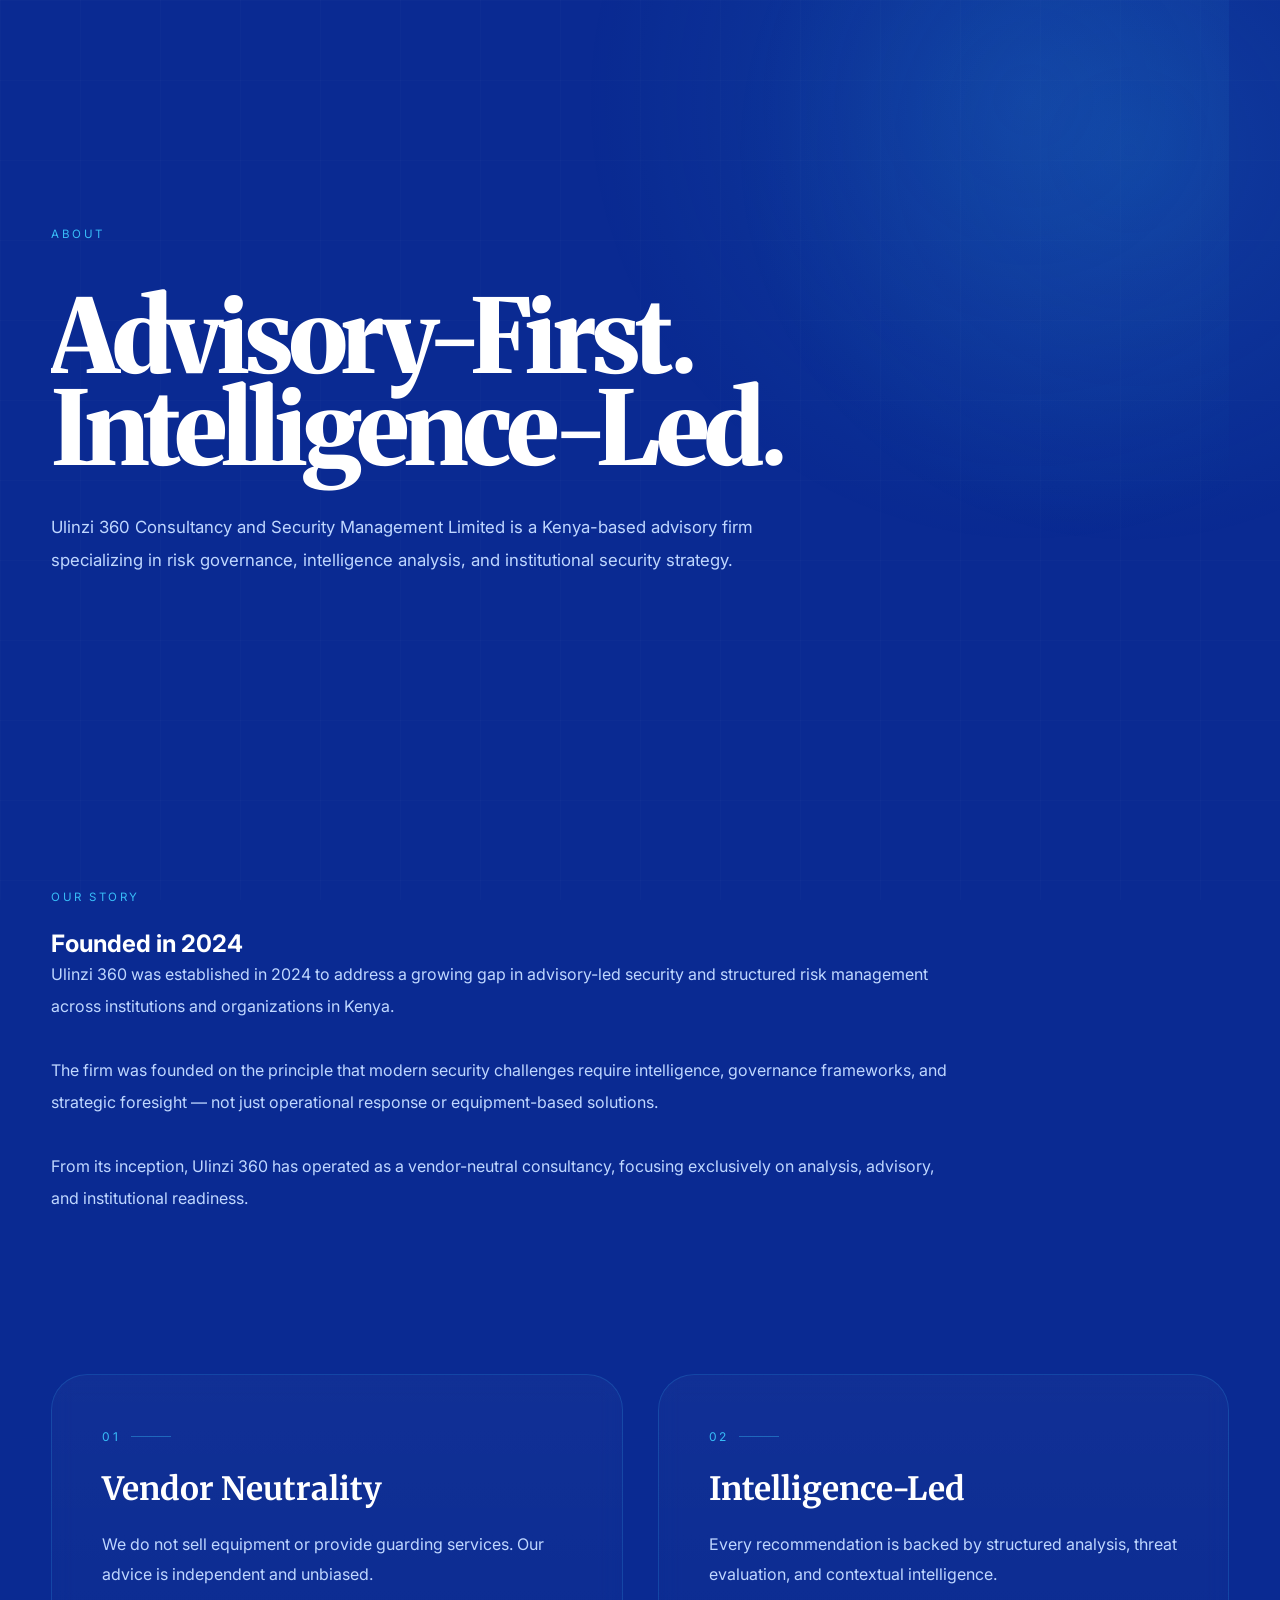
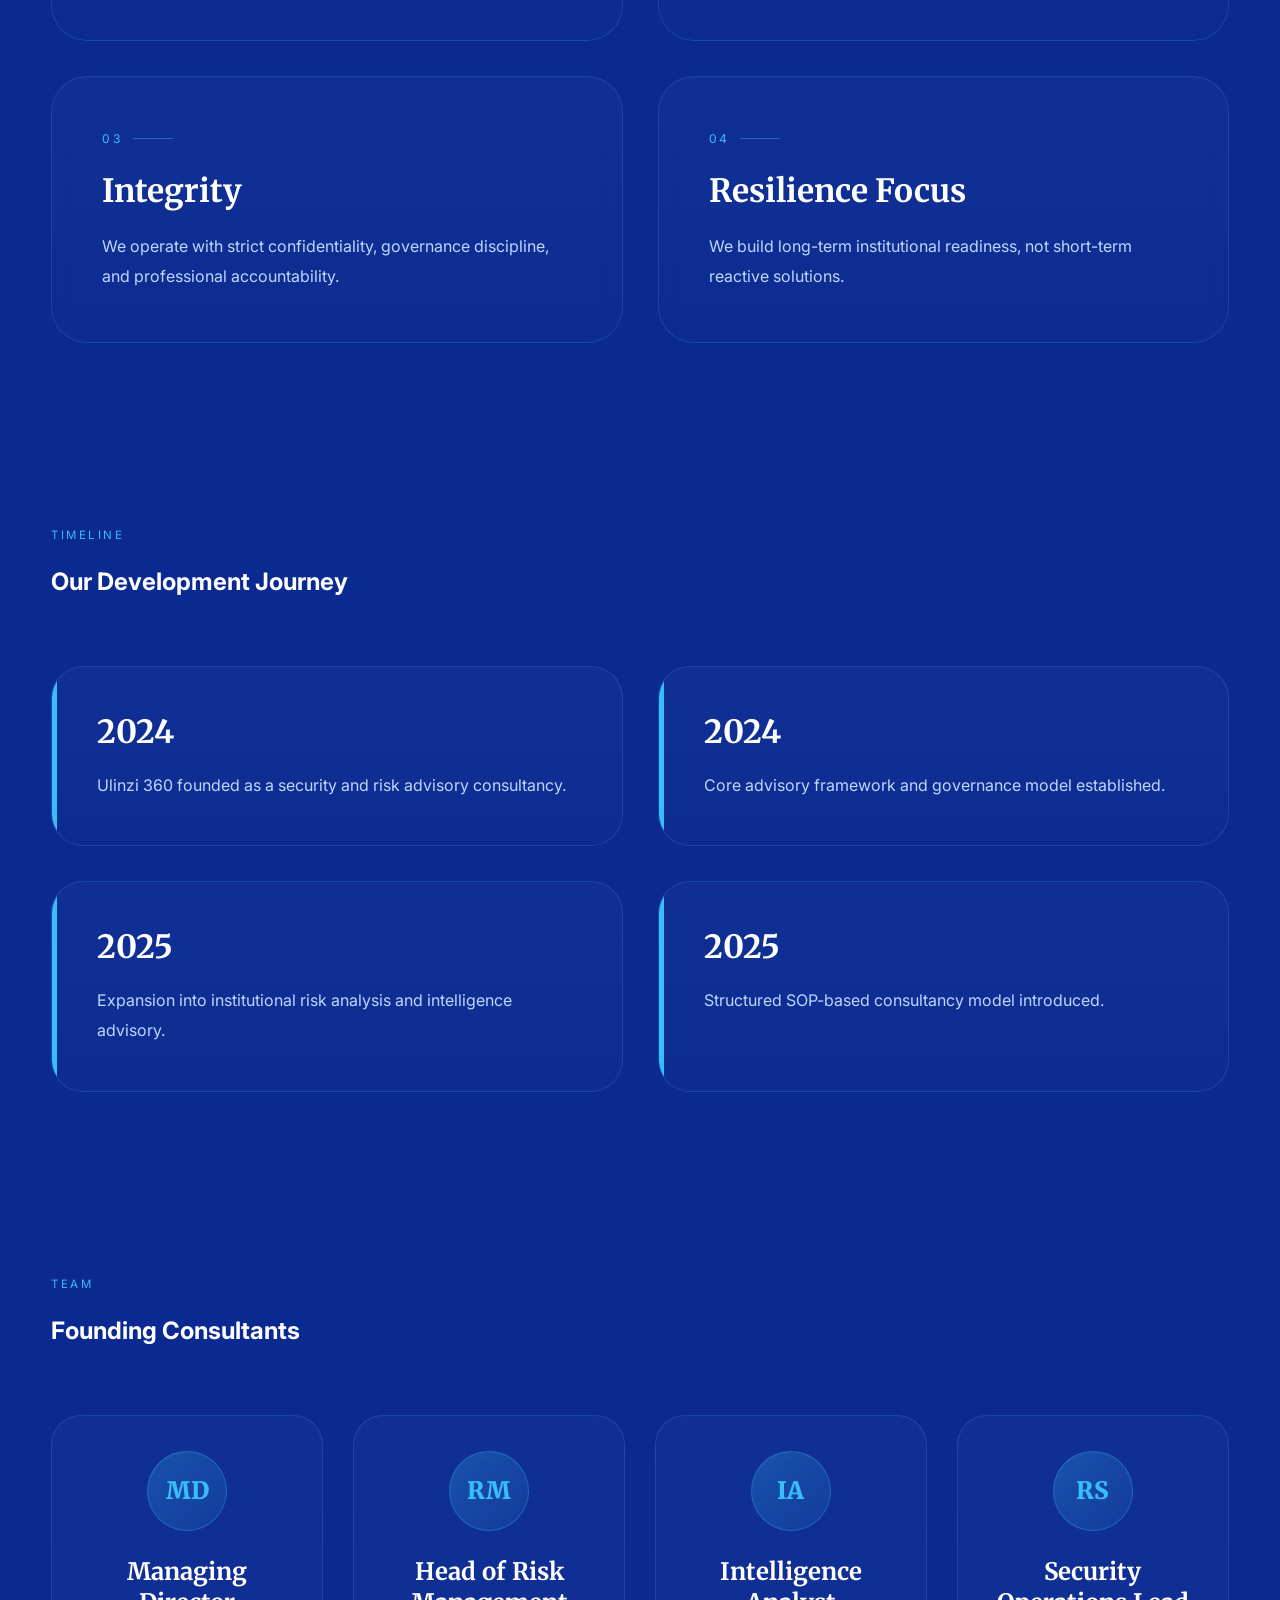
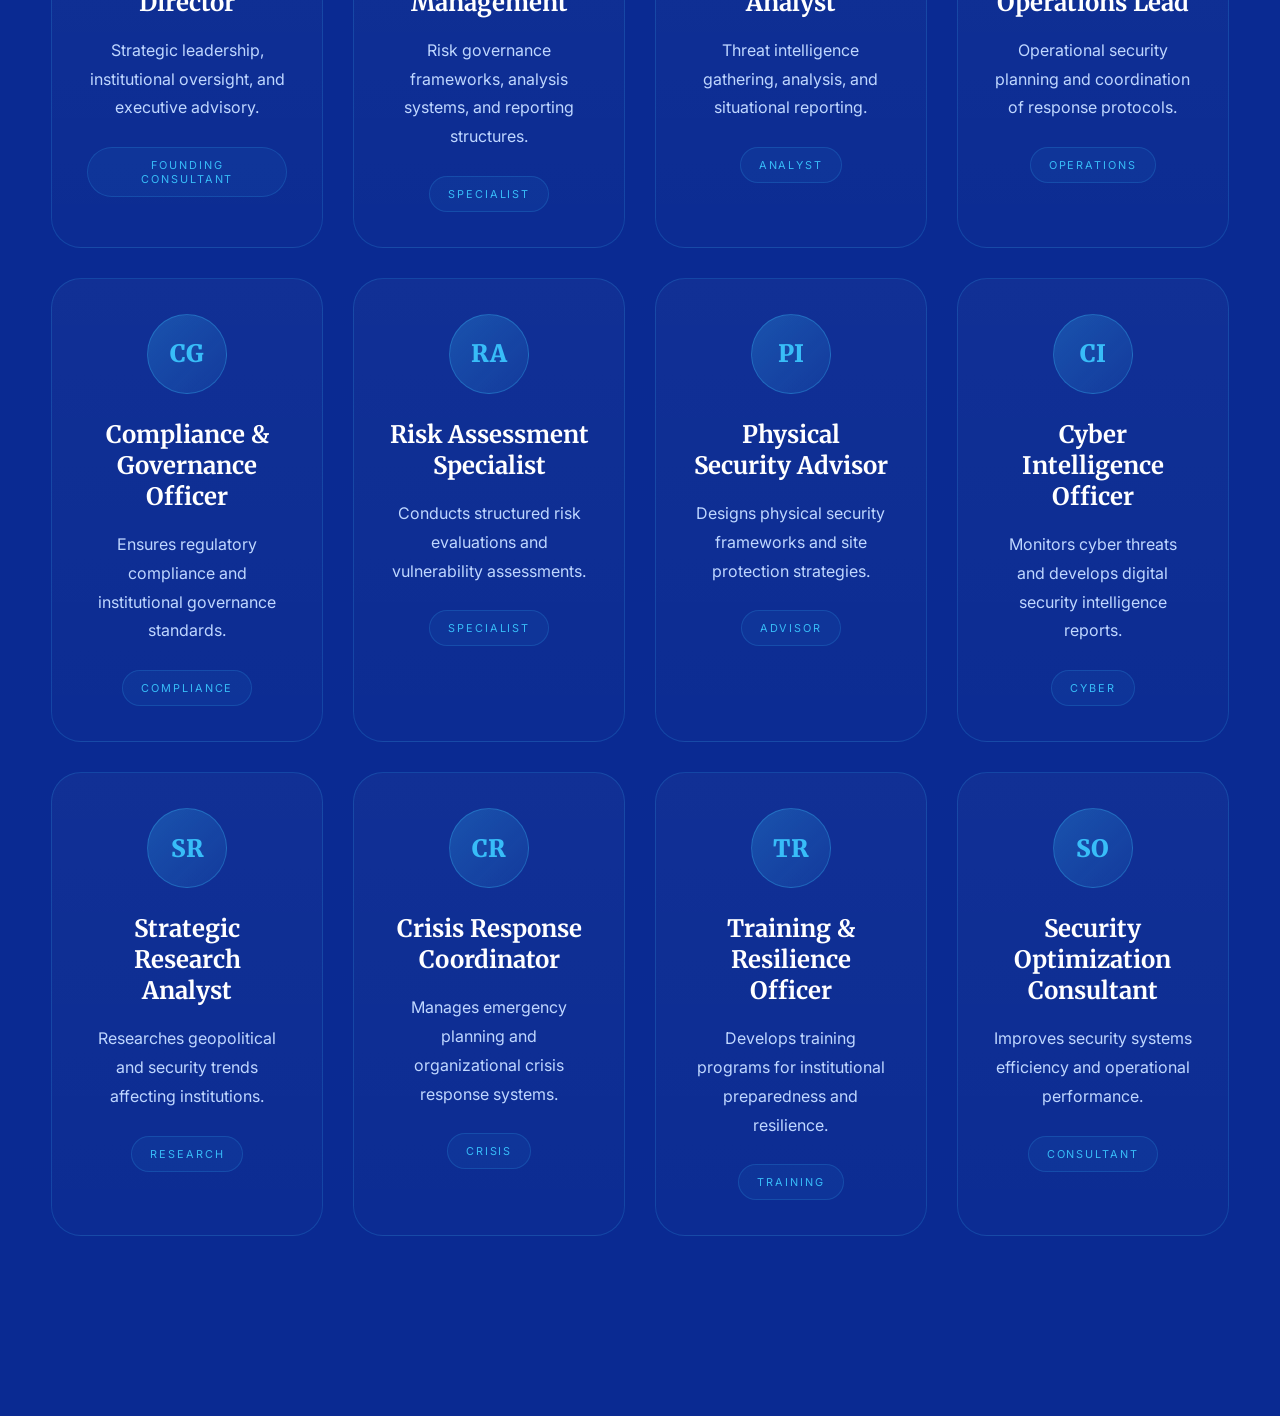
==== about.html @ ad2f38b0 "update" ====
<!DOCTYPE html>
<html lang="en">
<head>
  <meta charset="UTF-8">
  <meta name="viewport" content="width=device-width, initial-scale=1.0">

  <title>About | Ulinzi 360</title>

 <!-- FONTS -->
<link rel="preconnect" href="https://fonts.googleapis.com">
<link rel="preconnect" href="https://fonts.gstatic.com" crossorigin>

<link
  href="https://fonts.googleapis.com/css2?family=Inter:wght@400;500;600;700;800&family=Merriweather:wght@700;900&display=swap"
  rel="stylesheet"
/>

 <link rel="stylesheet" href="css/style.css">
<link rel="stylesheet" href="css/about.css">
</head>

<body>

<!-- NAV (same as homepage) -->
<div id="header"></div>



<main>

<!-- HERO -->
<section class="page-hero container">
  <span class="section-label">ABOUT</span>

  <h1>
    Advisory-First. <br>
    Intelligence-Led.
  </h1>

  <p>
    Ulinzi 360 Consultancy and Security Management Limited is a Kenya-based advisory firm
    specializing in risk governance, intelligence analysis, and institutional security strategy.
  </p>
</section>

<!-- STORY -->
<section class="about-story container">

  <div class="section-top">
    <span class="section-label">OUR STORY</span>
    <h2>Founded in 2024</h2>
  </div>

  <p>
    Ulinzi 360 was established in 2024 to address a growing gap in advisory-led security and
    structured risk management across institutions and organizations in Kenya.
    <br><br>
    The firm was founded on the principle that modern security challenges require intelligence,
    governance frameworks, and strategic foresight — not just operational response or equipment-based solutions.
    <br><br>
    From its inception, Ulinzi 360 has operated as a vendor-neutral consultancy, focusing exclusively on
    analysis, advisory, and institutional readiness.
  </p>

</section>

<!-- PRINCIPLES -->
<section class="about-grid container">

  <article class="about-card">
    <span class="about-number">01</span>
    <h3>Vendor Neutrality</h3>
    <p>We do not sell equipment or provide guarding services. Our advice is independent and unbiased.</p>
  </article>

  <article class="about-card">
    <span class="about-number">02</span>
    <h3>Intelligence-Led</h3>
    <p>Every recommendation is backed by structured analysis, threat evaluation, and contextual intelligence.</p>
  </article>

  <article class="about-card">
    <span class="about-number">03</span>
    <h3>Integrity</h3>
    <p>We operate with strict confidentiality, governance discipline, and professional accountability.</p>
  </article>

  <article class="about-card">
    <span class="about-number">04</span>
    <h3>Resilience Focus</h3>
    <p>We build long-term institutional readiness, not short-term reactive solutions.</p>
  </article>

</section>

<!-- TIMELINE -->
<section class="timeline container">

  <div class="section-top">
    <span class="section-label">TIMELINE</span>
    <h2>Our Development Journey</h2>
  </div>

  <div class="timeline-grid">

    <div class="timeline-item">
      <h3>2024</h3>
      <p>Ulinzi 360 founded as a security and risk advisory consultancy.</p>
    </div>

    <div class="timeline-item">
      <h3>2024</h3>
      <p>Core advisory framework and governance model established.</p>
    </div>

    <div class="timeline-item">
      <h3>2025</h3>
      <p>Expansion into institutional risk analysis and intelligence advisory.</p>
    </div>

    <div class="timeline-item">
      <h3>2025</h3>
      <p>Structured SOP-based consultancy model introduced.</p>
    </div>

  </div>

</section>

<!-- TEAM -->
<!-- TEAM -->
<section class="team-section container">

  <div class="section-top">
    <span class="section-label">TEAM</span>
    <h2>Founding Consultants</h2>
  </div>

  <div class="team-grid">

    <article class="team-card">
      <div class="avatar">MD</div>
      <h3>Managing Director</h3>
      <p>Strategic leadership, institutional oversight, and executive advisory.</p>
      <span class="team-tag">FOUNDING CONSULTANT</span>
    </article>

    <article class="team-card">
      <div class="avatar">RM</div>
      <h3>Head of Risk Management</h3>
      <p>Risk governance frameworks, analysis systems, and reporting structures.</p>
      <span class="team-tag">SPECIALIST</span>
    </article>

    <!-- 10 NEW TEAM MEMBERS -->

    <article class="team-card">
      <div class="avatar">IA</div>
      <h3>Intelligence Analyst</h3>
      <p>Threat intelligence gathering, analysis, and situational reporting.</p>
      <span class="team-tag">ANALYST</span>
    </article>

    <article class="team-card">
      <div class="avatar">RS</div>
      <h3>Security Operations Lead</h3>
      <p>Operational security planning and coordination of response protocols.</p>
      <span class="team-tag">OPERATIONS</span>
    </article>

    <article class="team-card">
      <div class="avatar">CG</div>
      <h3>Compliance & Governance Officer</h3>
      <p>Ensures regulatory compliance and institutional governance standards.</p>
      <span class="team-tag">COMPLIANCE</span>
    </article>

    <article class="team-card">
      <div class="avatar">RA</div>
      <h3>Risk Assessment Specialist</h3>
      <p>Conducts structured risk evaluations and vulnerability assessments.</p>
      <span class="team-tag">SPECIALIST</span>
    </article>

    <article class="team-card">
      <div class="avatar">PI</div>
      <h3>Physical Security Advisor</h3>
      <p>Designs physical security frameworks and site protection strategies.</p>
      <span class="team-tag">ADVISOR</span>
    </article>

    <article class="team-card">
      <div class="avatar">CI</div>
      <h3>Cyber Intelligence Officer</h3>
      <p>Monitors cyber threats and develops digital security intelligence reports.</p>
      <span class="team-tag">CYBER</span>
    </article>

    <article class="team-card">
      <div class="avatar">SR</div>
      <h3>Strategic Research Analyst</h3>
      <p>Researches geopolitical and security trends affecting institutions.</p>
      <span class="team-tag">RESEARCH</span>
    </article>

    <article class="team-card">
      <div class="avatar">CR</div>
      <h3>Crisis Response Coordinator</h3>
      <p>Manages emergency planning and organizational crisis response systems.</p>
      <span class="team-tag">CRISIS</span>
    </article>

    <article class="team-card">
      <div class="avatar">TR</div>
      <h3>Training & Resilience Officer</h3>
      <p>Develops training programs for institutional preparedness and resilience.</p>
      <span class="team-tag">TRAINING</span>
    </article>

    <article class="team-card">
      <div class="avatar">SO</div>
      <h3>Security Optimization Consultant</h3>
      <p>Improves security systems efficiency and operational performance.</p>
      <span class="team-tag">CONSULTANT</span>
    </article>

  </div>

</section>


</main>
<div id="footer"></div>

<script src="js/includes.js"></script>

<script src="js/script.js"></script>

</body>
</html>
---- css/style.css ----
@import url("./variables.css");
@import url("./reset.css");
@import url("./header.css");
@import url("./footer.css");
@import url("./hero.css");
@import url("./components.css");
@import url("./responsive.css");
---- css/about.css ----
/* =========================================
   ABOUT PAGE
========================================= */


/* HERO */

.page-hero{

  min-height:85vh;

  display:flex;

  flex-direction:column;

  justify-content:center;

  padding-top:160px;

  padding-bottom:120px;

  position:relative;

  overflow:hidden;

}

.page-hero::before{

  content:"";

  position:absolute;

  width:900px;

  height:900px;

  background:
  radial-gradient(
    circle,
    rgba(56,189,248,.12),
    transparent 70%
  );

  top:-350px;

  right:-250px;

  z-index:-1;

}

.page-hero h1{

  font-family:'Merriweather',serif;

  font-weight:900;

  font-size:clamp(4rem,8vw,7rem);

  line-height:.9;

  letter-spacing:-.05em;

  margin:25px 0 35px;

  max-width:950px;

}

.page-hero p{

  max-width:760px;

  color:var(--muted);

  font-size:1.05rem;

  line-height:2;

}



/* STORY */

.about-story{

  padding:120px 0 160px;

}

.about-story p{

  max-width:900px;

  color:var(--muted);

  line-height:2;

}



/* PRINCIPLES */

.about-grid{

  display:grid;

  grid-template-columns:repeat(2,1fr);

  gap:35px;

  padding-bottom:180px;

}

.about-card{

  position:relative;

  border:1px solid var(--line);

  border-radius:36px;

  padding:50px;

  overflow:hidden;

  background:
  linear-gradient(
    180deg,
    rgba(255,255,255,.03),
    rgba(255,255,255,.01)
  );

  backdrop-filter:blur(10px);

  transition:.35s ease;

}

.about-card::before{

  content:"";

  position:absolute;

  inset:0;

  background:
  linear-gradient(
    135deg,
    rgba(56,189,248,.10),
    transparent 45%
  );

  opacity:0;

  transition:.35s;

}

.about-card:hover{

  transform:translateY(-12px);

  border-color:rgba(56,189,248,.35);

  box-shadow:0 30px 70px rgba(0,0,0,.35);

}

.about-card:hover::before{

  opacity:1;

}

.about-number{

  display:inline-flex;

  align-items:center;

  gap:10px;

  color:var(--accent);

  font-size:.75rem;

  letter-spacing:.24em;

  margin-bottom:25px;

}

.about-number::after{

  content:"";

  width:40px;

  height:1px;

  background:rgba(56,189,248,.4);

}

.about-card h3{

  font-family:'Merriweather',serif;

  font-size:2rem;

  margin-bottom:20px;

}

.about-card p{

  color:var(--muted);

  line-height:1.9;

}



/* TIMELINE */

.timeline{

  padding-bottom:180px;

}

.timeline-grid{

  display:grid;

  grid-template-columns:repeat(2,1fr);

  gap:35px;

  margin-top:70px;

}

.timeline-item{

  position:relative;

  border:1px solid var(--line);

  border-radius:32px;

  padding:45px;

  overflow:hidden;

  background:
  linear-gradient(
    180deg,
    rgba(255,255,255,.03),
    rgba(255,255,255,.01)
  );

  transition:.35s ease;

}

.timeline-item::before{

  content:"";

  position:absolute;

  top:0;

  left:0;

  width:5px;

  height:100%;

  background:var(--accent);

}

.timeline-item:hover{

  transform:translateY(-10px);

  border-color:rgba(56,189,248,.35);

  box-shadow:0 25px 60px rgba(0,0,0,.35);

}

.timeline-item h3{

  font-family:'Merriweather',serif;

  font-size:2rem;

  margin-bottom:18px;

}

.timeline-item p{

  color:var(--muted);

  line-height:1.9;

}



/* TEAM */

.team-section{

  padding-bottom:180px;

}

.team-grid{

  display:grid;

  grid-template-columns:repeat(4,1fr);

  gap:30px;

  margin-top:70px;

}

.team-card{

  position:relative;

  border:1px solid var(--line);

  border-radius:30px;

  padding:35px;

  overflow:hidden;

  background:
  linear-gradient(
    180deg,
    rgba(255,255,255,.03),
    rgba(255,255,255,.01)
  );

  text-align:center;

  transition:.35s ease;

}

.team-card::before{

  content:"";

  position:absolute;

  inset:0;

  background:
  linear-gradient(
    135deg,
    rgba(56,189,248,.08),
    transparent 55%
  );

  opacity:0;

  transition:.35s;

}

.team-card:hover{

  transform:translateY(-10px);

  border-color:rgba(56,189,248,.35);

  box-shadow:0 25px 60px rgba(0,0,0,.35);

}

.team-card:hover::before{

  opacity:1;

}

.avatar{

  width:80px;

  height:80px;

  margin:0 auto 25px;

  border-radius:50%;

  display:flex;

  align-items:center;

  justify-content:center;

  background:
  linear-gradient(
    135deg,
    rgba(56,189,248,.25),
    rgba(56,189,248,.08)
  );

  border:1px solid rgba(56,189,248,.3);

  color:var(--accent);

  font-family:'Merriweather',serif;

  font-size:1.5rem;

  font-weight:900;

}

.team-card h3{

  font-family:'Merriweather',serif;

  font-size:1.5rem;

  margin-bottom:18px;

}

.team-card p{

  color:var(--muted);

  line-height:1.8;

  margin-bottom:25px;

}

.team-tag{

  display:inline-block;

  padding:10px 18px;

  border-radius:100px;

  border:1px solid var(--line);

  background:rgba(56,189,248,.06);

  color:var(--accent);

  font-size:.68rem;

  letter-spacing:.18em;

}



/* MOBILE */

@media(max-width:1100px){

  .team-grid{

    grid-template-columns:repeat(2,1fr);

  }

}

@media(max-width:900px){

  .about-grid,

  .timeline-grid{

    grid-template-columns:1fr;

  }

}

@media(max-width:700px){

  .page-hero{

    min-height:auto;

    padding-top:140px;

    padding-bottom:100px;

  }

  .page-hero h1{

    font-size:3rem;

  }

  .about-card,

  .timeline-item,

  .team-card{

    padding:30px;

  }

  .about-card h3,

  .timeline-item h3{

    font-size:1.6rem;

  }

  .team-grid{

    grid-template-columns:1fr;

  }

}
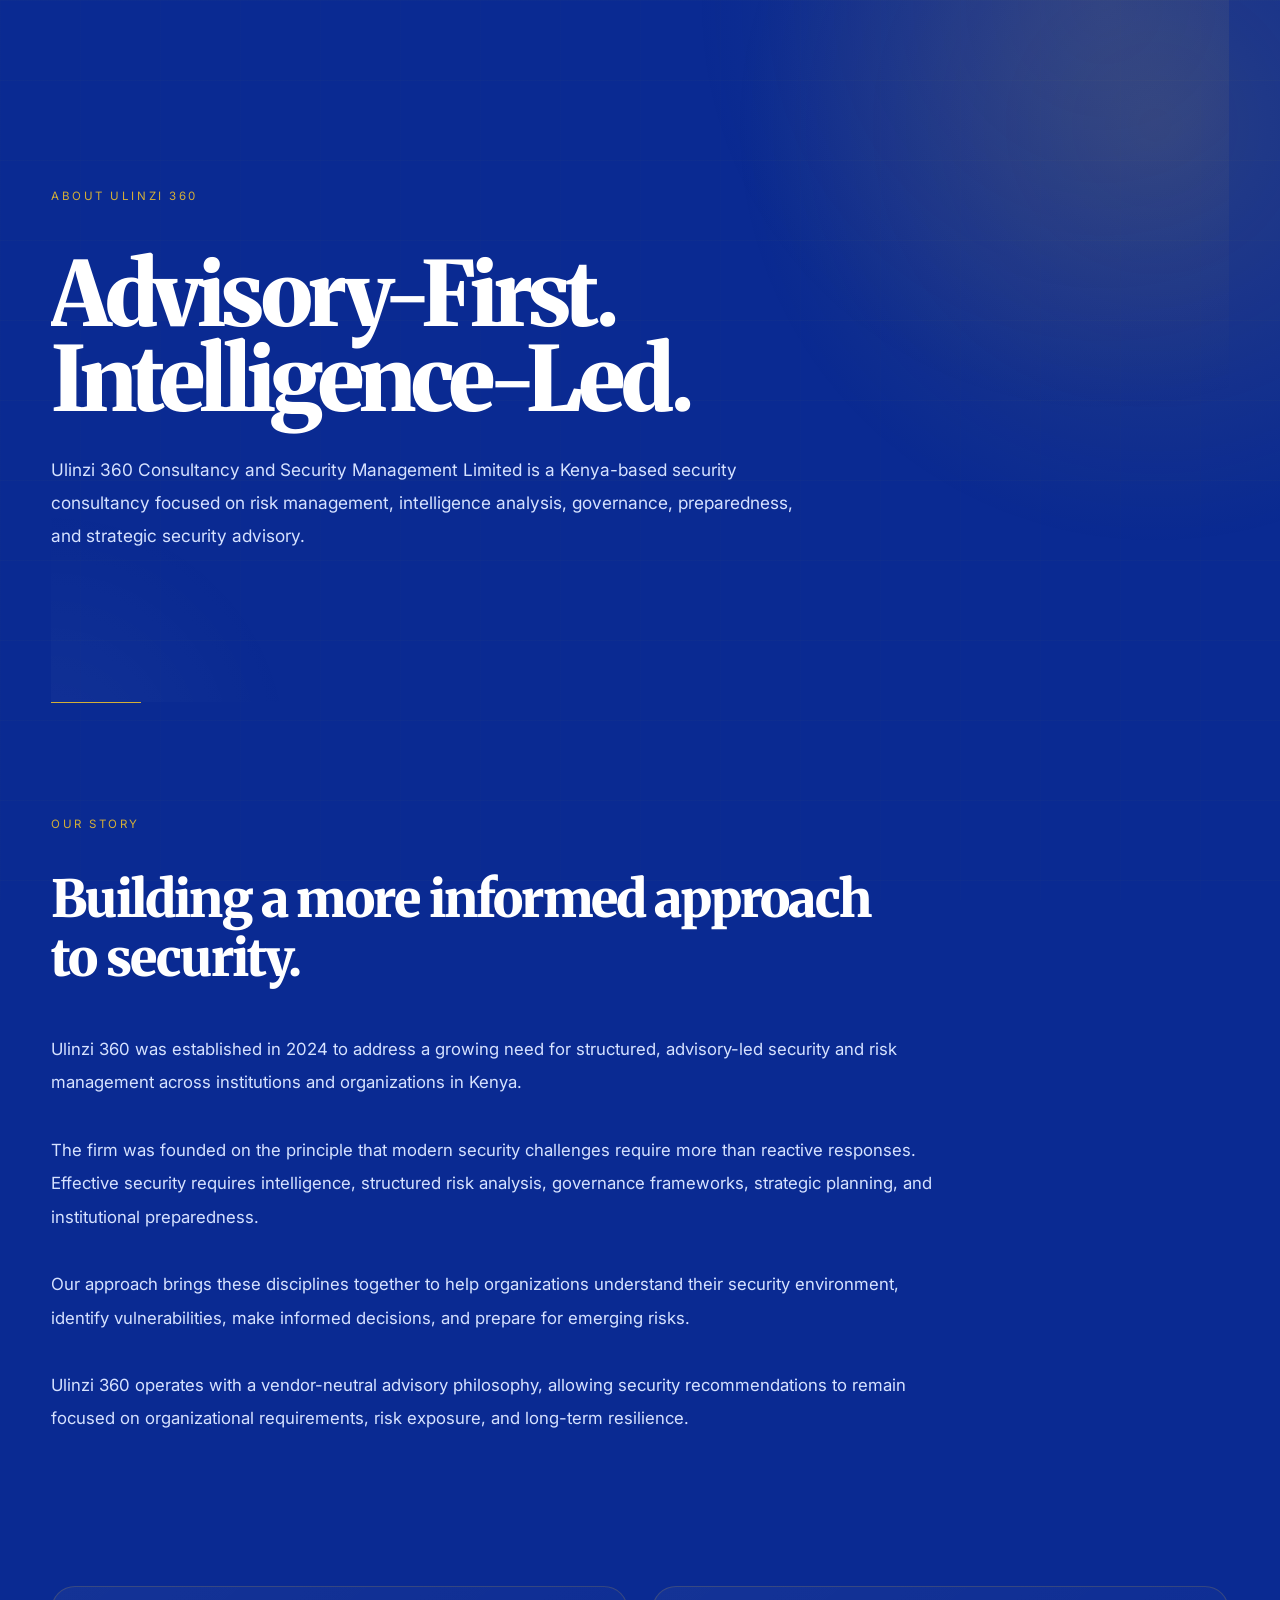
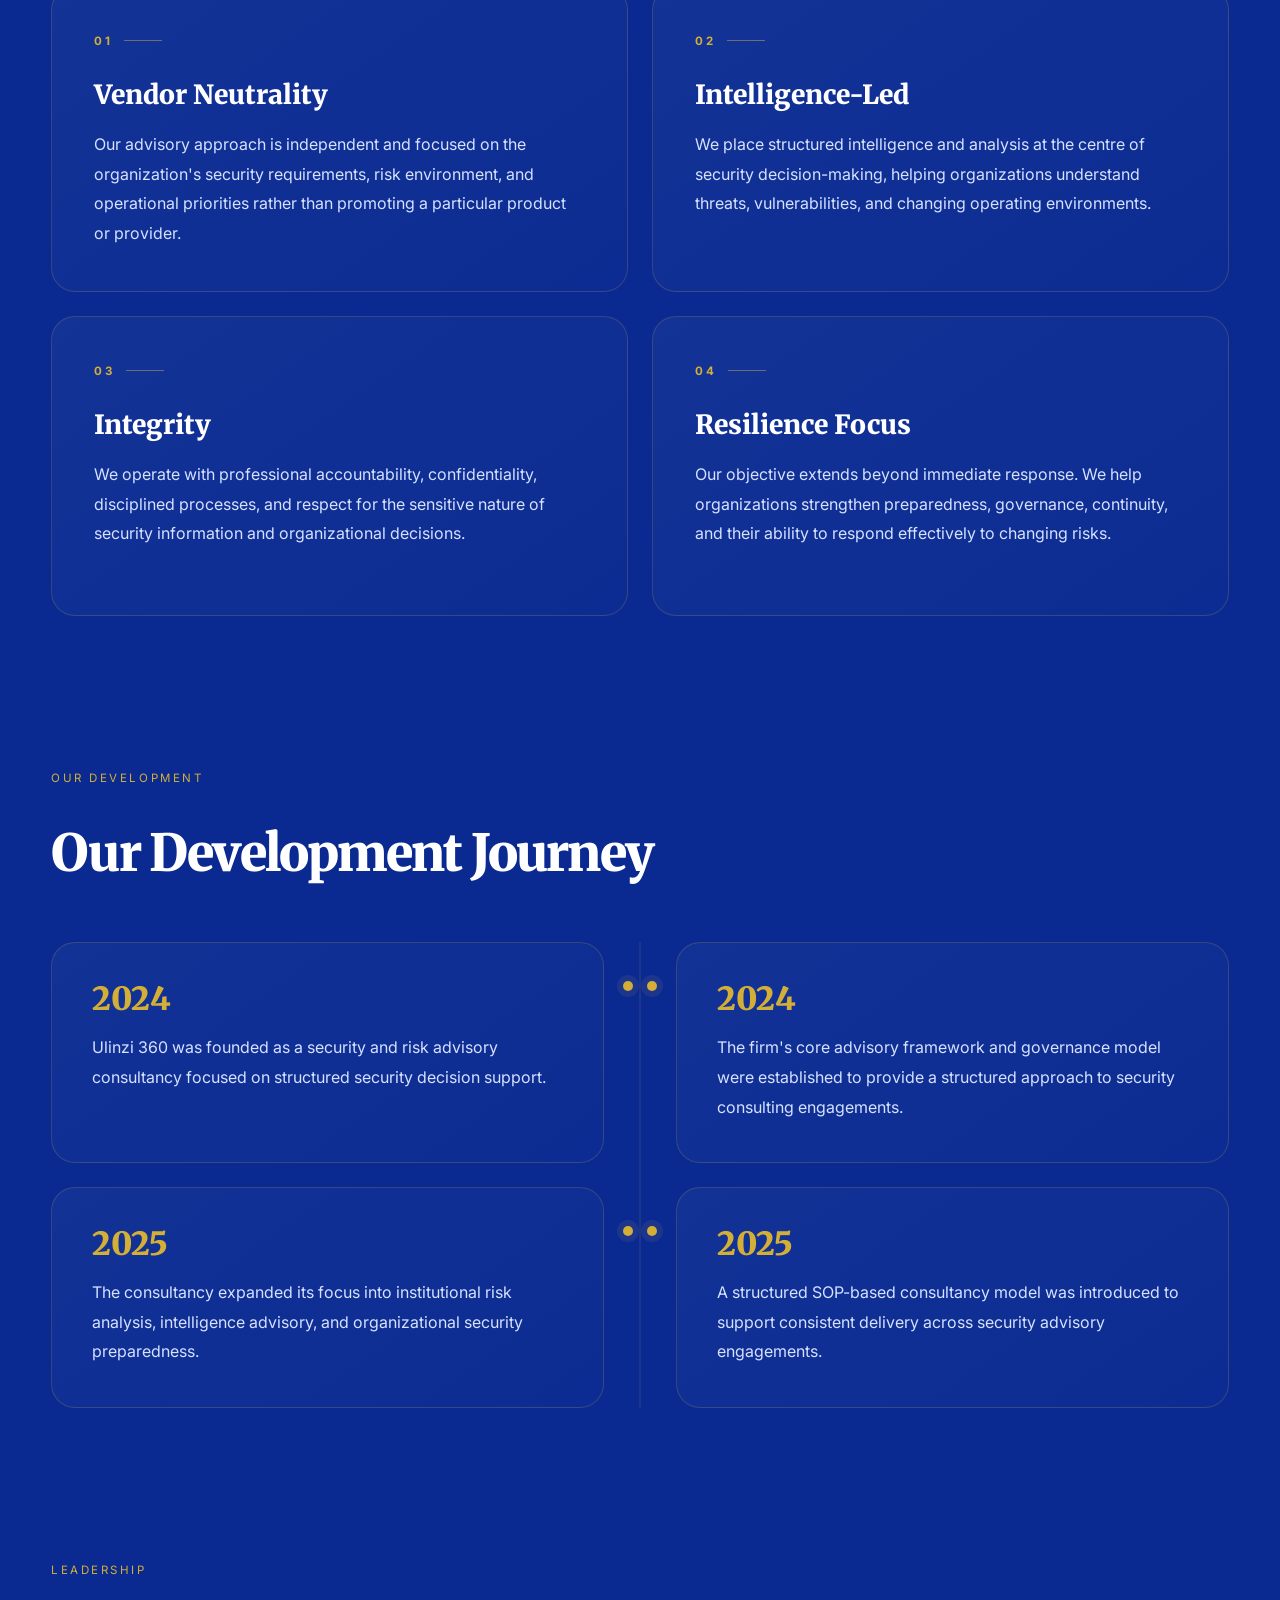
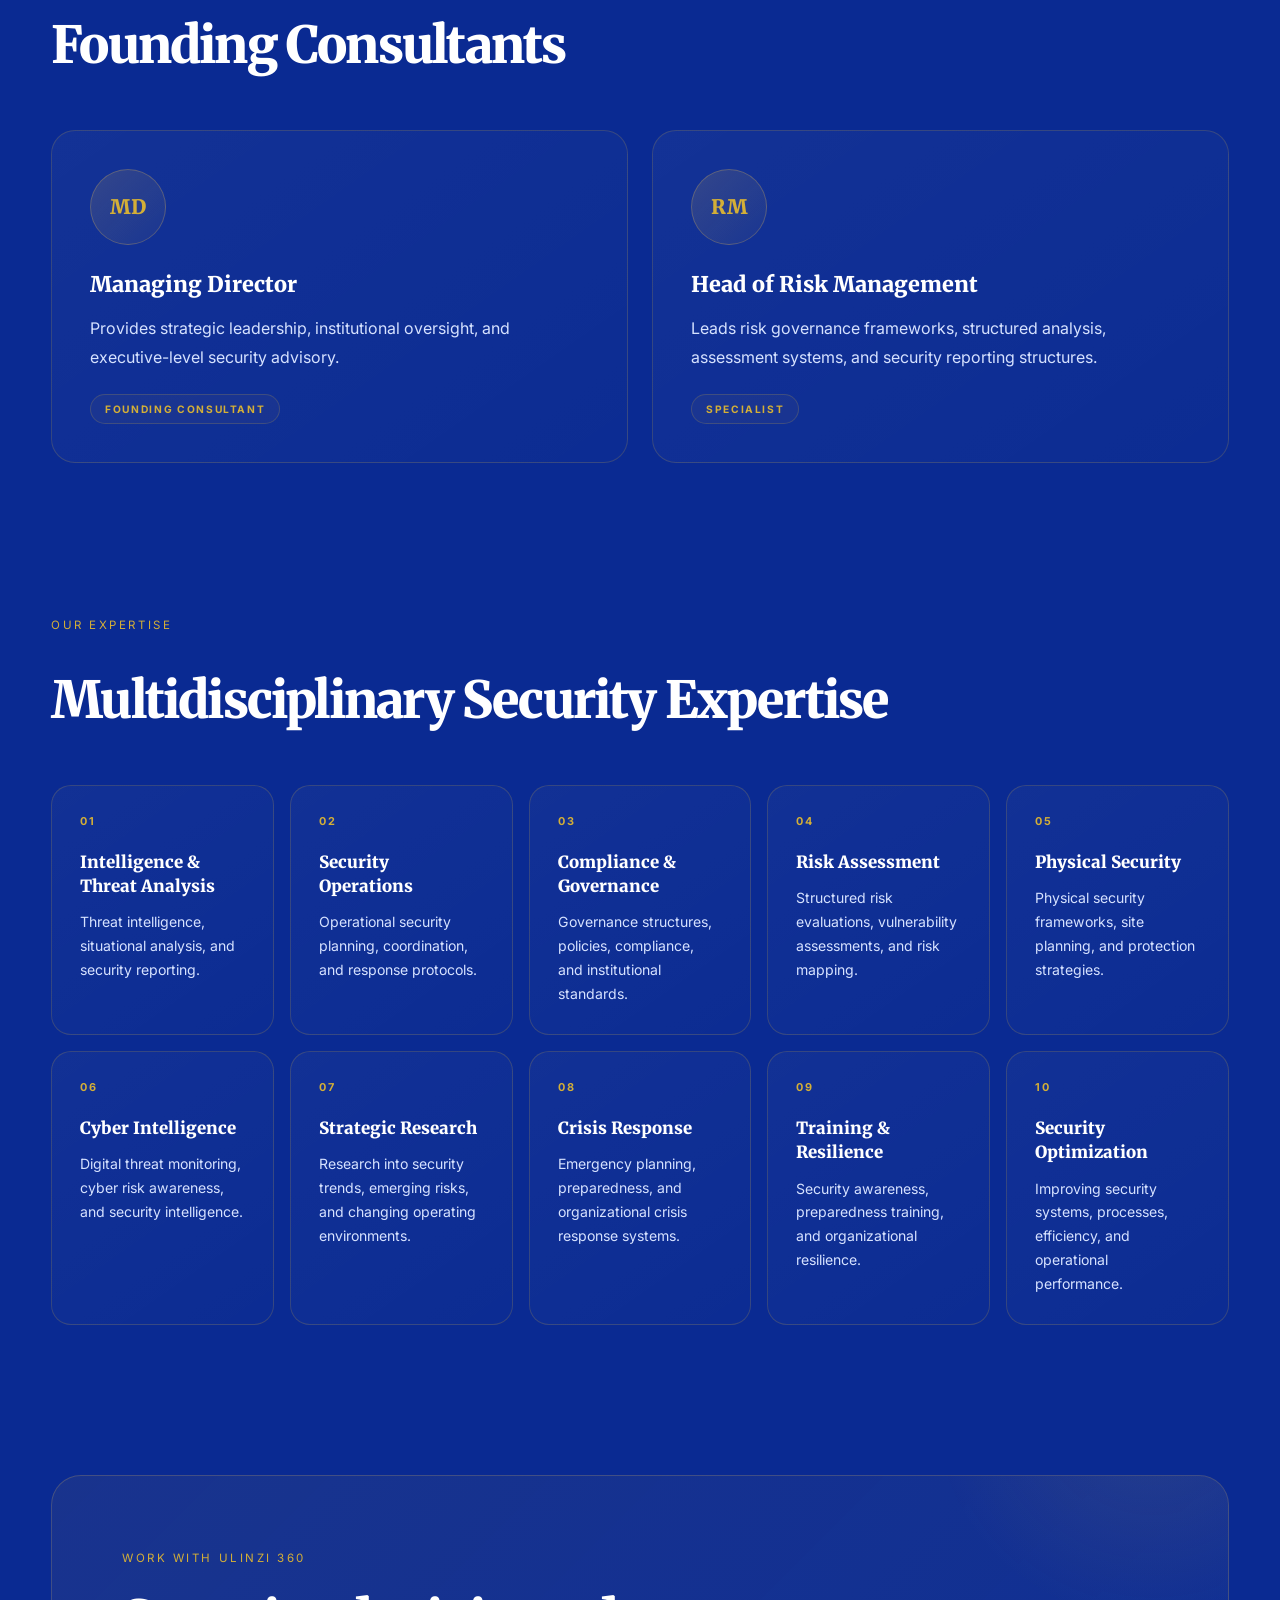
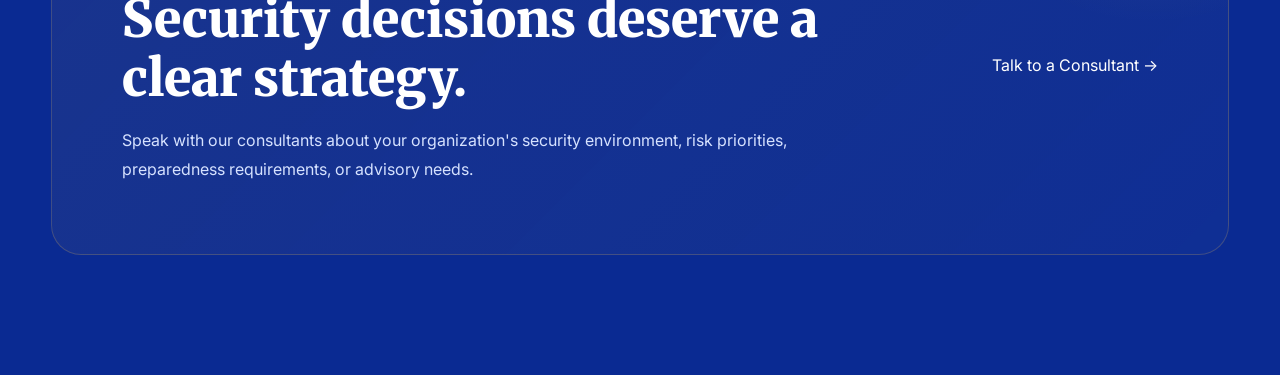
==== commit 64c077fe: "update" ====
--- a/about.html
+++ b/about.html
@@ -4,237 +4,574 @@
   <meta charset="UTF-8">
   <meta name="viewport" content="width=device-width, initial-scale=1.0">
 
-  <title>About | Ulinzi 360</title>
-
- <!-- FONTS -->
-<link rel="preconnect" href="https://fonts.googleapis.com">
-<link rel="preconnect" href="https://fonts.gstatic.com" crossorigin>
-
-<link
-  href="https://fonts.googleapis.com/css2?family=Inter:wght@400;500;600;700;800&family=Merriweather:wght@700;900&display=swap"
-  rel="stylesheet"
-/>
-
- <link rel="stylesheet" href="css/style.css">
-<link rel="stylesheet" href="css/about.css">
+  <title>About | Ulinzi 360 Security Consultancy</title>
+
+  <meta
+    name="description"
+    content="Learn about Ulinzi 360 Consultancy and Security Management Limited, a Kenya-based security consultancy focused on risk management, intelligence, governance, preparedness, and strategic security advisory."
+  >
+
+  <!-- FONTS -->
+  <link rel="preconnect" href="https://fonts.googleapis.com">
+  <link rel="preconnect" href="https://fonts.gstatic.com" crossorigin>
+
+  <link
+    href="https://fonts.googleapis.com/css2?family=Inter:wght@400;500;600;700;800&family=Merriweather:wght@700;900&display=swap"
+    rel="stylesheet"
+  >
+
+  <!-- GLOBAL + PAGE CSS -->
+  <link rel="stylesheet" href="css/style.css">
+  <link rel="stylesheet" href="css/about.css">
 </head>
 
 <body>
 
-<!-- NAV (same as homepage) -->
-<div id="header"></div>
-
-
-
-<main>
-
-<!-- HERO -->
-<section class="page-hero container">
-  <span class="section-label">ABOUT</span>
-
-  <h1>
-    Advisory-First. <br>
-    Intelligence-Led.
-  </h1>
-
-  <p>
-    Ulinzi 360 Consultancy and Security Management Limited is a Kenya-based advisory firm
-    specializing in risk governance, intelligence analysis, and institutional security strategy.
-  </p>
-</section>
-
-<!-- STORY -->
-<section class="about-story container">
-
-  <div class="section-top">
-    <span class="section-label">OUR STORY</span>
-    <h2>Founded in 2024</h2>
-  </div>
-
-  <p>
-    Ulinzi 360 was established in 2024 to address a growing gap in advisory-led security and
-    structured risk management across institutions and organizations in Kenya.
-    <br><br>
-    The firm was founded on the principle that modern security challenges require intelligence,
-    governance frameworks, and strategic foresight — not just operational response or equipment-based solutions.
-    <br><br>
-    From its inception, Ulinzi 360 has operated as a vendor-neutral consultancy, focusing exclusively on
-    analysis, advisory, and institutional readiness.
-  </p>
-
-</section>
-
-<!-- PRINCIPLES -->
-<section class="about-grid container">
-
-  <article class="about-card">
-    <span class="about-number">01</span>
-    <h3>Vendor Neutrality</h3>
-    <p>We do not sell equipment or provide guarding services. Our advice is independent and unbiased.</p>
-  </article>
-
-  <article class="about-card">
-    <span class="about-number">02</span>
-    <h3>Intelligence-Led</h3>
-    <p>Every recommendation is backed by structured analysis, threat evaluation, and contextual intelligence.</p>
-  </article>
-
-  <article class="about-card">
-    <span class="about-number">03</span>
-    <h3>Integrity</h3>
-    <p>We operate with strict confidentiality, governance discipline, and professional accountability.</p>
-  </article>
-
-  <article class="about-card">
-    <span class="about-number">04</span>
-    <h3>Resilience Focus</h3>
-    <p>We build long-term institutional readiness, not short-term reactive solutions.</p>
-  </article>
-
-</section>
-
-<!-- TIMELINE -->
-<section class="timeline container">
-
-  <div class="section-top">
-    <span class="section-label">TIMELINE</span>
-    <h2>Our Development Journey</h2>
-  </div>
-
-  <div class="timeline-grid">
-
-    <div class="timeline-item">
-      <h3>2024</h3>
-      <p>Ulinzi 360 founded as a security and risk advisory consultancy.</p>
-    </div>
-
-    <div class="timeline-item">
-      <h3>2024</h3>
-      <p>Core advisory framework and governance model established.</p>
-    </div>
-
-    <div class="timeline-item">
-      <h3>2025</h3>
-      <p>Expansion into institutional risk analysis and intelligence advisory.</p>
-    </div>
-
-    <div class="timeline-item">
-      <h3>2025</h3>
-      <p>Structured SOP-based consultancy model introduced.</p>
-    </div>
-
-  </div>
-
-</section>
-
-<!-- TEAM -->
-<!-- TEAM -->
-<section class="team-section container">
-
-  <div class="section-top">
-    <span class="section-label">TEAM</span>
-    <h2>Founding Consultants</h2>
-  </div>
-
-  <div class="team-grid">
-
-    <article class="team-card">
-      <div class="avatar">MD</div>
-      <h3>Managing Director</h3>
-      <p>Strategic leadership, institutional oversight, and executive advisory.</p>
-      <span class="team-tag">FOUNDING CONSULTANT</span>
-    </article>
-
-    <article class="team-card">
-      <div class="avatar">RM</div>
-      <h3>Head of Risk Management</h3>
-      <p>Risk governance frameworks, analysis systems, and reporting structures.</p>
-      <span class="team-tag">SPECIALIST</span>
-    </article>
-
-    <!-- 10 NEW TEAM MEMBERS -->
-
-    <article class="team-card">
-      <div class="avatar">IA</div>
-      <h3>Intelligence Analyst</h3>
-      <p>Threat intelligence gathering, analysis, and situational reporting.</p>
-      <span class="team-tag">ANALYST</span>
-    </article>
-
-    <article class="team-card">
-      <div class="avatar">RS</div>
-      <h3>Security Operations Lead</h3>
-      <p>Operational security planning and coordination of response protocols.</p>
-      <span class="team-tag">OPERATIONS</span>
-    </article>
-
-    <article class="team-card">
-      <div class="avatar">CG</div>
-      <h3>Compliance & Governance Officer</h3>
-      <p>Ensures regulatory compliance and institutional governance standards.</p>
-      <span class="team-tag">COMPLIANCE</span>
-    </article>
-
-    <article class="team-card">
-      <div class="avatar">RA</div>
-      <h3>Risk Assessment Specialist</h3>
-      <p>Conducts structured risk evaluations and vulnerability assessments.</p>
-      <span class="team-tag">SPECIALIST</span>
-    </article>
-
-    <article class="team-card">
-      <div class="avatar">PI</div>
-      <h3>Physical Security Advisor</h3>
-      <p>Designs physical security frameworks and site protection strategies.</p>
-      <span class="team-tag">ADVISOR</span>
-    </article>
-
-    <article class="team-card">
-      <div class="avatar">CI</div>
-      <h3>Cyber Intelligence Officer</h3>
-      <p>Monitors cyber threats and develops digital security intelligence reports.</p>
-      <span class="team-tag">CYBER</span>
-    </article>
-
-    <article class="team-card">
-      <div class="avatar">SR</div>
-      <h3>Strategic Research Analyst</h3>
-      <p>Researches geopolitical and security trends affecting institutions.</p>
-      <span class="team-tag">RESEARCH</span>
-    </article>
-
-    <article class="team-card">
-      <div class="avatar">CR</div>
-      <h3>Crisis Response Coordinator</h3>
-      <p>Manages emergency planning and organizational crisis response systems.</p>
-      <span class="team-tag">CRISIS</span>
-    </article>
-
-    <article class="team-card">
-      <div class="avatar">TR</div>
-      <h3>Training & Resilience Officer</h3>
-      <p>Develops training programs for institutional preparedness and resilience.</p>
-      <span class="team-tag">TRAINING</span>
-    </article>
-
-    <article class="team-card">
-      <div class="avatar">SO</div>
-      <h3>Security Optimization Consultant</h3>
-      <p>Improves security systems efficiency and operational performance.</p>
-      <span class="team-tag">CONSULTANT</span>
-    </article>
-
-  </div>
-
-</section>
-
-
-</main>
-<div id="footer"></div>
-
-<script src="js/includes.js"></script>
-
-<script src="js/script.js"></script>
+  <!-- HEADER -->
+  <div id="header"></div>
+
+  <main>
+
+
+    <!-- =========================================
+         HERO
+    ========================================== -->
+
+    <section class="page-hero container">
+
+      <span class="section-label">ABOUT ULINZI 360</span>
+
+      <h1>
+        Advisory-First.<br>
+        Intelligence-Led.
+      </h1>
+
+      <p>
+        Ulinzi 360 Consultancy and Security Management Limited is a
+        Kenya-based security consultancy focused on risk management,
+        intelligence analysis, governance, preparedness, and strategic
+        security advisory.
+      </p>
+
+    </section>
+
+
+    <!-- =========================================
+         OUR STORY
+    ========================================== -->
+
+    <section class="about-story container">
+
+      <div class="section-top">
+
+        <span class="section-label">OUR STORY</span>
+
+        <h2>
+          Building a more informed approach to security.
+        </h2>
+
+      </div>
+
+      <p>
+        Ulinzi 360 was established in 2024 to address a growing need for
+        structured, advisory-led security and risk management across
+        institutions and organizations in Kenya.
+        <br><br>
+
+        The firm was founded on the principle that modern security
+        challenges require more than reactive responses. Effective
+        security requires intelligence, structured risk analysis,
+        governance frameworks, strategic planning, and institutional
+        preparedness.
+        <br><br>
+
+        Our approach brings these disciplines together to help
+        organizations understand their security environment, identify
+        vulnerabilities, make informed decisions, and prepare for
+        emerging risks.
+        <br><br>
+
+        Ulinzi 360 operates with a vendor-neutral advisory philosophy,
+        allowing security recommendations to remain focused on
+        organizational requirements, risk exposure, and long-term
+        resilience.
+      </p>
+
+    </section>
+
+
+    <!-- =========================================
+         PRINCIPLES
+    ========================================== -->
+
+    <section class="about-grid container">
+
+      <!-- 01 -->
+      <article class="about-card">
+
+        <span class="about-number">01</span>
+
+        <h3>
+          Vendor Neutrality
+        </h3>
+
+        <p>
+          Our advisory approach is independent and focused on the
+          organization's security requirements, risk environment, and
+          operational priorities rather than promoting a particular
+          product or provider.
+        </p>
+
+      </article>
+
+
+      <!-- 02 -->
+      <article class="about-card">
+
+        <span class="about-number">02</span>
+
+        <h3>
+          Intelligence-Led
+        </h3>
+
+        <p>
+          We place structured intelligence and analysis at the centre
+          of security decision-making, helping organizations understand
+          threats, vulnerabilities, and changing operating environments.
+        </p>
+
+      </article>
+
+
+      <!-- 03 -->
+      <article class="about-card">
+
+        <span class="about-number">03</span>
+
+        <h3>
+          Integrity
+        </h3>
+
+        <p>
+          We operate with professional accountability, confidentiality,
+          disciplined processes, and respect for the sensitive nature of
+          security information and organizational decisions.
+        </p>
+
+      </article>
+
+
+      <!-- 04 -->
+      <article class="about-card">
+
+        <span class="about-number">04</span>
+
+        <h3>
+          Resilience Focus
+        </h3>
+
+        <p>
+          Our objective extends beyond immediate response. We help
+          organizations strengthen preparedness, governance, continuity,
+          and their ability to respond effectively to changing risks.
+        </p>
+
+      </article>
+
+    </section>
+
+
+    <!-- =========================================
+         DEVELOPMENT JOURNEY
+    ========================================== -->
+
+    <section class="timeline container">
+
+      <div class="section-top">
+
+        <span class="section-label">OUR DEVELOPMENT</span>
+
+        <h2>
+          Our Development Journey
+        </h2>
+
+      </div>
+
+
+      <div class="timeline-grid">
+
+        <!-- 2024 -->
+        <article class="timeline-item">
+
+          <h3>2024</h3>
+
+          <p>
+            Ulinzi 360 was founded as a security and risk advisory
+            consultancy focused on structured security decision support.
+          </p>
+
+        </article>
+
+
+        <!-- 2024 -->
+        <article class="timeline-item">
+
+          <h3>2024</h3>
+
+          <p>
+            The firm's core advisory framework and governance model
+            were established to provide a structured approach to
+            security consulting engagements.
+          </p>
+
+        </article>
+
+
+        <!-- 2025 -->
+        <article class="timeline-item">
+
+          <h3>2025</h3>
+
+          <p>
+            The consultancy expanded its focus into institutional
+            risk analysis, intelligence advisory, and organizational
+            security preparedness.
+          </p>
+
+        </article>
+
+
+        <!-- 2025 -->
+        <article class="timeline-item">
+
+          <h3>2025</h3>
+
+          <p>
+            A structured SOP-based consultancy model was introduced
+            to support consistent delivery across security advisory
+            engagements.
+          </p>
+
+        </article>
+
+      </div>
+
+    </section>
+
+
+    <!-- =========================================
+         FOUNDING LEADERSHIP
+    ========================================== -->
+
+    <section class="team-section container">
+
+      <div class="section-top">
+
+        <span class="section-label">LEADERSHIP</span>
+
+        <h2>
+          Founding Consultants
+        </h2>
+
+      </div>
+
+
+      <div class="team-grid">
+
+        <!-- MANAGING DIRECTOR -->
+        <article class="team-card">
+
+          <div class="avatar">
+            MD
+          </div>
+
+          <h3>
+            Managing Director
+          </h3>
+
+          <p>
+            Provides strategic leadership, institutional oversight,
+            and executive-level security advisory.
+          </p>
+
+          <span class="team-tag">
+            FOUNDING CONSULTANT
+          </span>
+
+        </article>
+
+
+        <!-- HEAD OF RISK -->
+        <article class="team-card">
+
+          <div class="avatar">
+            RM
+          </div>
+
+          <h3>
+            Head of Risk Management
+          </h3>
+
+          <p>
+            Leads risk governance frameworks, structured analysis,
+            assessment systems, and security reporting structures.
+          </p>
+
+          <span class="team-tag">
+            SPECIALIST
+          </span>
+
+        </article>
+
+      </div>
+
+    </section>
+
+
+    <!-- =========================================
+         CONSULTING EXPERTISE
+    ========================================== -->
+
+    <section class="expertise-section container">
+
+      <div class="section-top">
+
+        <span class="section-label">OUR EXPERTISE</span>
+
+        <h2>
+          Multidisciplinary Security Expertise
+        </h2>
+
+      </div>
+
+
+      <div class="expertise-grid">
+
+        <!-- 01 -->
+        <article class="expertise-card">
+
+          <span>01</span>
+
+          <h3>
+            Intelligence & Threat Analysis
+          </h3>
+
+          <p>
+            Threat intelligence, situational analysis, and
+            security reporting.
+          </p>
+
+        </article>
+
+
+        <!-- 02 -->
+        <article class="expertise-card">
+
+          <span>02</span>
+
+          <h3>
+            Security Operations
+          </h3>
+
+          <p>
+            Operational security planning, coordination,
+            and response protocols.
+          </p>
+
+        </article>
+
+
+        <!-- 03 -->
+        <article class="expertise-card">
+
+          <span>03</span>
+
+          <h3>
+            Compliance & Governance
+          </h3>
+
+          <p>
+            Governance structures, policies, compliance,
+            and institutional standards.
+          </p>
+
+        </article>
+
+
+        <!-- 04 -->
+        <article class="expertise-card">
+
+          <span>04</span>
+
+          <h3>
+            Risk Assessment
+          </h3>
+
+          <p>
+            Structured risk evaluations, vulnerability
+            assessments, and risk mapping.
+          </p>
+
+        </article>
+
+
+        <!-- 05 -->
+        <article class="expertise-card">
+
+          <span>05</span>
+
+          <h3>
+            Physical Security
+          </h3>
+
+          <p>
+            Physical security frameworks, site planning,
+            and protection strategies.
+          </p>
+
+        </article>
+
+
+        <!-- 06 -->
+        <article class="expertise-card">
+
+          <span>06</span>
+
+          <h3>
+            Cyber Intelligence
+          </h3>
+
+          <p>
+            Digital threat monitoring, cyber risk awareness,
+            and security intelligence.
+          </p>
+
+        </article>
+
+
+        <!-- 07 -->
+        <article class="expertise-card">
+
+          <span>07</span>
+
+          <h3>
+            Strategic Research
+          </h3>
+
+          <p>
+            Research into security trends, emerging risks,
+            and changing operating environments.
+          </p>
+
+        </article>
+
+
+        <!-- 08 -->
+        <article class="expertise-card">
+
+          <span>08</span>
+
+          <h3>
+            Crisis Response
+          </h3>
+
+          <p>
+            Emergency planning, preparedness, and
+            organizational crisis response systems.
+          </p>
+
+        </article>
+
+
+        <!-- 09 -->
+        <article class="expertise-card">
+
+          <span>09</span>
+
+          <h3>
+            Training & Resilience
+          </h3>
+
+          <p>
+            Security awareness, preparedness training,
+            and organizational resilience.
+          </p>
+
+        </article>
+
+
+        <!-- 10 -->
+        <article class="expertise-card">
+
+          <span>10</span>
+
+          <h3>
+            Security Optimization
+          </h3>
+
+          <p>
+            Improving security systems, processes,
+            efficiency, and operational performance.
+          </p>
+
+        </article>
+
+      </div>
+
+    </section>
+
+
+    <!-- =========================================
+         CTA
+    ========================================== -->
+
+    <section class="about-cta container">
+
+      <div class="about-cta-inner">
+
+        <div class="about-cta-content">
+
+          <span class="section-label">
+            WORK WITH ULINZI 360
+          </span>
+
+          <h2>
+            Security decisions deserve a clear strategy.
+          </h2>
+
+          <p>
+            Speak with our consultants about your organization's
+            security environment, risk priorities, preparedness
+            requirements, or advisory needs.
+          </p>
+
+        </div>
+
+
+        <div class="about-cta-action">
+
+          <a href="contact.html" class="btn btn-primary">
+            Talk to a Consultant
+            <span>→</span>
+          </a>
+
+        </div>
+
+      </div>
+
+    </section>
+
+
+  </main>
+
+
+  <!-- FOOTER -->
+  <div id="footer"></div>
+
+
+  <!-- SCRIPTS -->
+  <script src="js/includes.js"></script>
+  <script src="js/script.js"></script>
 
 </body>
 </html>
--- a/css/about.css
+++ b/css/about.css
@@ -1,547 +1,985 @@
 /* =========================================
    ABOUT PAGE
-========================================= */
-
-
-/* HERO */
-
-.page-hero{
-
-  min-height:85vh;
-
-  display:flex;
-
-  flex-direction:column;
-
-  justify-content:center;
-
-  padding-top:160px;
-
-  padding-bottom:120px;
-
-  position:relative;
-
-  overflow:hidden;
-
-}
-
-.page-hero::before{
-
-  content:"";
-
-  position:absolute;
-
-  width:900px;
-
-  height:900px;
-
-  background:
-  radial-gradient(
-    circle,
-    rgba(56,189,248,.12),
-    transparent 70%
-  );
-
-  top:-350px;
-
-  right:-250px;
-
-  z-index:-1;
-
-}
-
-.page-hero h1{
-
-  font-family:'Merriweather',serif;
-
-  font-weight:900;
-
-  font-size:clamp(4rem,8vw,7rem);
-
-  line-height:.9;
-
-  letter-spacing:-.05em;
-
-  margin:25px 0 35px;
-
-  max-width:950px;
-
-}
-
-.page-hero p{
-
-  max-width:760px;
-
-  color:var(--muted);
-
-  font-size:1.05rem;
-
-  line-height:2;
-
-}
-
-
-
-/* STORY */
-
-.about-story{
-
-  padding:120px 0 160px;
-
-}
-
-.about-story p{
-
-  max-width:900px;
-
-  color:var(--muted);
-
-  line-height:2;
-
-}
-
-
-
-/* PRINCIPLES */
-
-.about-grid{
-
-  display:grid;
-
-  grid-template-columns:repeat(2,1fr);
-
-  gap:35px;
-
-  padding-bottom:180px;
-
-}
-
-.about-card{
-
-  position:relative;
-
-  border:1px solid var(--line);
-
-  border-radius:36px;
-
-  padding:50px;
-
-  overflow:hidden;
-
-  background:
-  linear-gradient(
-    180deg,
-    rgba(255,255,255,.03),
-    rgba(255,255,255,.01)
-  );
-
-  backdrop-filter:blur(10px);
-
-  transition:.35s ease;
-
-}
-
-.about-card::before{
-
-  content:"";
-
-  position:absolute;
-
-  inset:0;
-
-  background:
-  linear-gradient(
-    135deg,
-    rgba(56,189,248,.10),
-    transparent 45%
-  );
-
-  opacity:0;
-
-  transition:.35s;
-
-}
-
-.about-card:hover{
-
-  transform:translateY(-12px);
-
-  border-color:rgba(56,189,248,.35);
-
-  box-shadow:0 30px 70px rgba(0,0,0,.35);
-
-}
-
-.about-card:hover::before{
-
-  opacity:1;
-
-}
-
-.about-number{
-
-  display:inline-flex;
-
-  align-items:center;
-
-  gap:10px;
-
-  color:var(--accent);
-
-  font-size:.75rem;
-
-  letter-spacing:.24em;
-
-  margin-bottom:25px;
-
-}
-
-.about-number::after{
-
-  content:"";
-
-  width:40px;
-
-  height:1px;
-
-  background:rgba(56,189,248,.4);
-
-}
-
-.about-card h3{
-
-  font-family:'Merriweather',serif;
-
-  font-size:2rem;
-
-  margin-bottom:20px;
-
-}
-
-.about-card p{
-
-  color:var(--muted);
-
-  line-height:1.9;
-
-}
-
-
-
-/* TIMELINE */
-
-.timeline{
-
-  padding-bottom:180px;
-
-}
-
-.timeline-grid{
-
-  display:grid;
-
-  grid-template-columns:repeat(2,1fr);
-
-  gap:35px;
-
-  margin-top:70px;
-
-}
-
-.timeline-item{
-
-  position:relative;
-
-  border:1px solid var(--line);
-
-  border-radius:32px;
-
-  padding:45px;
-
-  overflow:hidden;
-
-  background:
-  linear-gradient(
-    180deg,
-    rgba(255,255,255,.03),
-    rgba(255,255,255,.01)
-  );
-
-  transition:.35s ease;
-
-}
-
-.timeline-item::before{
-
-  content:"";
-
-  position:absolute;
-
-  top:0;
-
-  left:0;
-
-  width:5px;
-
-  height:100%;
-
-  background:var(--accent);
-
-}
-
-.timeline-item:hover{
-
-  transform:translateY(-10px);
-
-  border-color:rgba(56,189,248,.35);
-
-  box-shadow:0 25px 60px rgba(0,0,0,.35);
-
-}
-
-.timeline-item h3{
-
-  font-family:'Merriweather',serif;
-
-  font-size:2rem;
-
-  margin-bottom:18px;
-
-}
-
-.timeline-item p{
-
-  color:var(--muted);
-
-  line-height:1.9;
-
-}
-
-
-
-/* TEAM */
-
-.team-section{
-
-  padding-bottom:180px;
-
-}
-
-.team-grid{
-
-  display:grid;
-
-  grid-template-columns:repeat(4,1fr);
-
-  gap:30px;
-
-  margin-top:70px;
-
-}
-
-.team-card{
-
-  position:relative;
-
-  border:1px solid var(--line);
-
-  border-radius:30px;
-
-  padding:35px;
-
-  overflow:hidden;
-
-  background:
-  linear-gradient(
-    180deg,
-    rgba(255,255,255,.03),
-    rgba(255,255,255,.01)
-  );
-
-  text-align:center;
-
-  transition:.35s ease;
-
-}
-
-.team-card::before{
-
-  content:"";
-
-  position:absolute;
-
-  inset:0;
-
-  background:
-  linear-gradient(
-    135deg,
-    rgba(56,189,248,.08),
-    transparent 55%
-  );
-
-  opacity:0;
-
-  transition:.35s;
-
-}
-
-.team-card:hover{
-
-  transform:translateY(-10px);
-
-  border-color:rgba(56,189,248,.35);
-
-  box-shadow:0 25px 60px rgba(0,0,0,.35);
-
-}
-
-.team-card:hover::before{
-
-  opacity:1;
-
-}
-
-.avatar{
-
-  width:80px;
-
-  height:80px;
-
-  margin:0 auto 25px;
-
-  border-radius:50%;
-
-  display:flex;
-
-  align-items:center;
-
-  justify-content:center;
-
-  background:
-  linear-gradient(
-    135deg,
-    rgba(56,189,248,.25),
-    rgba(56,189,248,.08)
-  );
-
-  border:1px solid rgba(56,189,248,.3);
-
-  color:var(--accent);
-
-  font-family:'Merriweather',serif;
-
-  font-size:1.5rem;
-
-  font-weight:900;
-
-}
-
-.team-card h3{
-
-  font-family:'Merriweather',serif;
-
-  font-size:1.5rem;
-
-  margin-bottom:18px;
-
-}
-
-.team-card p{
-
-  color:var(--muted);
-
-  line-height:1.8;
-
-  margin-bottom:25px;
-
-}
-
-.team-tag{
-
-  display:inline-block;
-
-  padding:10px 18px;
-
-  border-radius:100px;
-
-  border:1px solid var(--line);
-
-  background:rgba(56,189,248,.06);
-
-  color:var(--accent);
-
-  font-size:.68rem;
-
-  letter-spacing:.18em;
-
-}
-
-
-
-/* MOBILE */
-
-@media(max-width:1100px){
-
-  .team-grid{
-
-    grid-template-columns:repeat(2,1fr);
-
-  }
-
-}
-
-@media(max-width:900px){
-
-  .about-grid,
-
-  .timeline-grid{
-
-    grid-template-columns:1fr;
-
-  }
-
-}
-
-@media(max-width:700px){
-
-  .page-hero{
-
-    min-height:auto;
-
-    padding-top:140px;
-
-    padding-bottom:100px;
-
-  }
-
-  .page-hero h1{
-
-    font-size:3rem;
-
+   ULINZI 360 — PREMIUM CONSULTANCY STYLE
+========================================= */
+
+
+/* =========================================
+   PAGE HERO
+========================================= */
+
+.page-hero {
+  min-height: 78vh;
+
+  display: flex;
+  flex-direction: column;
+  justify-content: center;
+
+  padding-top: 150px;
+  padding-bottom: 110px;
+
+  position: relative;
+  overflow: hidden;
+}
+
+.page-hero::before {
+  content: "";
+
+  position: absolute;
+
+  width: 850px;
+  height: 850px;
+
+  top: -420px;
+  right: -300px;
+
+  background:
+    radial-gradient(
+      circle,
+      rgba(201, 168, 92, 0.12),
+      transparent 68%
+    );
+
+  pointer-events: none;
+  z-index: -1;
+}
+
+.page-hero::after {
+  content: "";
+
+  position: absolute;
+
+  width: 500px;
+  height: 500px;
+
+  bottom: -300px;
+  left: -250px;
+
+  background:
+    radial-gradient(
+      circle,
+      rgba(255, 255, 255, 0.035),
+      transparent 70%
+    );
+
+  pointer-events: none;
+  z-index: -1;
+}
+
+.page-hero h1 {
+  font-family: "Merriweather", serif;
+
+  font-weight: 900;
+
+  font-size: clamp(3.8rem, 7vw, 6.8rem);
+
+  line-height: 0.95;
+
+  letter-spacing: -0.055em;
+
+  max-width: 1000px;
+
+  margin: 24px 0 32px;
+}
+
+.page-hero p {
+  max-width: 760px;
+
+  color: var(--muted);
+
+  font-size: 1.08rem;
+
+  line-height: 1.9;
+}
+
+
+/* =========================================
+   STORY / WHO WE ARE
+========================================= */
+
+.about-story {
+  padding: 110px 0 150px;
+}
+
+.about-story {
+  position: relative;
+}
+
+.about-story::before {
+  content: "";
+
+  position: absolute;
+
+  top: 0;
+  left: 0;
+
+  width: 90px;
+  height: 1px;
+
+  background: var(--accent);
+}
+
+.about-story .section-top {
+  margin-bottom: 45px;
+}
+
+.about-story .section-top h2 {
+  max-width: 850px;
+}
+
+.about-story p {
+  max-width: 900px;
+
+  color: var(--muted);
+
+  font-size: 1.05rem;
+
+  line-height: 2;
+}
+
+
+/* =========================================
+   PRINCIPLES
+========================================= */
+
+.about-grid {
+  display: grid;
+
+  grid-template-columns: repeat(2, 1fr);
+
+  gap: 24px;
+
+  padding-bottom: 150px;
+}
+
+.about-card {
+  position: relative;
+
+  min-height: 300px;
+
+  padding: 42px;
+
+  border: 1px solid var(--line);
+
+  border-radius: 24px;
+
+  overflow: hidden;
+
+  background:
+    linear-gradient(
+      145deg,
+      rgba(255, 255, 255, 0.045),
+      rgba(255, 255, 255, 0.012)
+    );
+
+  transition:
+    transform 0.35s ease,
+    border-color 0.35s ease,
+    box-shadow 0.35s ease;
+}
+
+.about-card::before {
+  content: "";
+
+  position: absolute;
+
+  inset: 0;
+
+  background:
+    linear-gradient(
+      135deg,
+      rgba(201, 168, 92, 0.10),
+      transparent 48%
+    );
+
+  opacity: 0;
+
+  transition: opacity 0.35s ease;
+
+  pointer-events: none;
+}
+
+.about-card:hover {
+  transform: translateY(-8px);
+
+  border-color: rgba(201, 168, 92, 0.38);
+
+  box-shadow:
+    0 25px 65px rgba(0, 0, 0, 0.28);
+}
+
+.about-card:hover::before {
+  opacity: 1;
+}
+
+.about-number {
+  position: relative;
+  z-index: 1;
+
+  display: inline-flex;
+
+  align-items: center;
+
+  gap: 12px;
+
+  color: var(--accent);
+
+  font-size: 0.72rem;
+
+  font-weight: 700;
+
+  letter-spacing: 0.22em;
+
+  margin-bottom: 30px;
+}
+
+.about-number::after {
+  content: "";
+
+  width: 38px;
+  height: 1px;
+
+  background: rgba(201, 168, 92, 0.5);
+}
+
+.about-card h3 {
+  position: relative;
+  z-index: 1;
+
+  font-family: "Merriweather", serif;
+
+  font-size: 1.65rem;
+
+  line-height: 1.3;
+
+  margin-bottom: 18px;
+}
+
+.about-card p {
+  position: relative;
+  z-index: 1;
+
+  max-width: 520px;
+
+  color: var(--muted);
+
+  line-height: 1.85;
+}
+
+
+/* =========================================
+   TIMELINE
+========================================= */
+
+.timeline {
+  padding-bottom: 150px;
+}
+
+.timeline .section-top {
+  margin-bottom: 60px;
+}
+
+.timeline-grid {
+  position: relative;
+
+  display: grid;
+
+  grid-template-columns: repeat(2, 1fr);
+
+  gap: 24px;
+}
+
+.timeline-grid::before {
+  content: "";
+
+  position: absolute;
+
+  left: 50%;
+
+  top: 0;
+  bottom: 0;
+
+  width: 1px;
+
+  background: var(--line);
+
+  transform: translateX(-50%);
+}
+
+.timeline-item {
+  position: relative;
+
+  padding: 40px;
+
+  border: 1px solid var(--line);
+
+  border-radius: 24px;
+
+  background:
+    linear-gradient(
+      145deg,
+      rgba(255, 255, 255, 0.04),
+      rgba(255, 255, 255, 0.012)
+    );
+
+  transition:
+    transform 0.35s ease,
+    border-color 0.35s ease,
+    box-shadow 0.35s ease;
+}
+
+.timeline-item:nth-child(odd) {
+  margin-right: 24px;
+}
+
+.timeline-item:nth-child(even) {
+  margin-left: 24px;
+}
+
+.timeline-item::before {
+  content: "";
+
+  position: absolute;
+
+  top: 38px;
+
+  width: 10px;
+  height: 10px;
+
+  border-radius: 50%;
+
+  background: var(--accent);
+
+  box-shadow:
+    0 0 0 6px rgba(201, 168, 92, 0.10);
+}
+
+.timeline-item:nth-child(odd)::before {
+  right: -30px;
+}
+
+.timeline-item:nth-child(even)::before {
+  left: -30px;
+}
+
+.timeline-item:hover {
+  transform: translateY(-7px);
+
+  border-color: rgba(201, 168, 92, 0.35);
+
+  box-shadow:
+    0 25px 60px rgba(0, 0, 0, 0.25);
+}
+
+.timeline-item h3 {
+  font-family: "Merriweather", serif;
+
+  font-size: 2rem;
+
+  line-height: 1;
+
+  color: var(--accent);
+
+  margin-bottom: 18px;
+}
+
+.timeline-item p {
+  color: var(--muted);
+
+  line-height: 1.85;
+}
+
+
+/* =========================================
+   TEAM / LEADERSHIP
+========================================= */
+
+.team-section {
+  padding-bottom: 150px;
+}
+
+.team-section .section-top {
+  margin-bottom: 55px;
+}
+
+.team-grid {
+  display: grid;
+
+  grid-template-columns: repeat(2, 1fr);
+
+  gap: 24px;
+
+  margin-top: 55px;
+}
+
+.team-card {
+  position: relative;
+
+  padding: 38px;
+
+  border: 1px solid var(--line);
+
+  border-radius: 24px;
+
+  overflow: hidden;
+
+  background:
+    linear-gradient(
+      145deg,
+      rgba(255, 255, 255, 0.04),
+      rgba(255, 255, 255, 0.012)
+    );
+
+  transition:
+    transform 0.35s ease,
+    border-color 0.35s ease,
+    box-shadow 0.35s ease;
+}
+
+.team-card::before {
+  content: "";
+
+  position: absolute;
+
+  top: 0;
+  left: 0;
+
+  width: 100%;
+  height: 3px;
+
+  background: var(--accent);
+
+  transform: scaleX(0);
+
+  transform-origin: left;
+
+  transition: transform 0.35s ease;
+}
+
+.team-card:hover {
+  transform: translateY(-7px);
+
+  border-color: rgba(201, 168, 92, 0.35);
+
+  box-shadow:
+    0 25px 60px rgba(0, 0, 0, 0.28);
+}
+
+.team-card:hover::before {
+  transform: scaleX(1);
+}
+
+.avatar {
+  width: 76px;
+  height: 76px;
+
+  margin-bottom: 25px;
+
+  border-radius: 50%;
+
+  display: flex;
+
+  align-items: center;
+  justify-content: center;
+
+  background:
+    linear-gradient(
+      135deg,
+      rgba(201, 168, 92, 0.18),
+      rgba(201, 168, 92, 0.05)
+    );
+
+  border: 1px solid rgba(201, 168, 92, 0.32);
+
+  color: var(--accent);
+
+  font-family: "Merriweather", serif;
+
+  font-size: 1.25rem;
+
+  font-weight: 900;
+}
+
+.team-card h3 {
+  font-family: "Merriweather", serif;
+
+  font-size: 1.35rem;
+
+  line-height: 1.35;
+
+  margin-bottom: 15px;
+}
+
+.team-card p {
+  color: var(--muted);
+
+  line-height: 1.8;
+
+  margin-bottom: 22px;
+}
+
+.team-tag {
+  display: inline-flex;
+
+  align-items: center;
+
+  padding: 8px 14px;
+
+  border-radius: 100px;
+
+  border: 1px solid var(--line);
+
+  background: rgba(201, 168, 92, 0.055);
+
+  color: var(--accent);
+
+  font-size: 0.64rem;
+
+  font-weight: 700;
+
+  letter-spacing: 0.16em;
+}
+
+
+/* =========================================
+   EXPERTISE GRID
+   For the redesigned About HTML
+========================================= */
+
+.expertise-section {
+  padding-bottom: 150px;
+}
+
+.expertise-grid {
+  display: grid;
+
+  grid-template-columns: repeat(5, 1fr);
+
+  gap: 16px;
+
+  margin-top: 55px;
+}
+
+.expertise-card {
+  position: relative;
+
+  min-height: 190px;
+
+  padding: 28px;
+
+  border: 1px solid var(--line);
+
+  border-radius: 20px;
+
+  background:
+    linear-gradient(
+      145deg,
+      rgba(255, 255, 255, 0.035),
+      rgba(255, 255, 255, 0.01)
+    );
+
+  transition:
+    transform 0.3s ease,
+    border-color 0.3s ease,
+    background 0.3s ease;
+}
+
+.expertise-card:hover {
+  transform: translateY(-6px);
+
+  border-color: rgba(201, 168, 92, 0.32);
+
+  background:
+    linear-gradient(
+      145deg,
+      rgba(201, 168, 92, 0.07),
+      rgba(255, 255, 255, 0.015)
+    );
+}
+
+.expertise-card span {
+  display: block;
+
+  color: var(--accent);
+
+  font-size: 0.68rem;
+
+  font-weight: 700;
+
+  letter-spacing: 0.18em;
+
+  margin-bottom: 22px;
+}
+
+.expertise-card h3 {
+  font-family: "Merriweather", serif;
+
+  font-size: 1.05rem;
+
+  line-height: 1.45;
+
+  margin-bottom: 12px;
+}
+
+.expertise-card p {
+  color: var(--muted);
+
+  font-size: 0.88rem;
+
+  line-height: 1.7;
+}
+
+
+/* =========================================
+   ABOUT CTA
+========================================= */
+
+.about-cta {
+  padding-bottom: 120px;
+}
+
+.about-cta-inner {
+  position: relative;
+
+  display: flex;
+
+  align-items: center;
+
+  justify-content: space-between;
+
+  gap: 50px;
+
+  padding: 70px;
+
+  border: 1px solid rgba(201, 168, 92, 0.25);
+
+  border-radius: 30px;
+
+  overflow: hidden;
+
+  background:
+    linear-gradient(
+      135deg,
+      rgba(201, 168, 92, 0.08),
+      rgba(255, 255, 255, 0.025)
+    );
+}
+
+.about-cta-inner::before {
+  content: "";
+
+  position: absolute;
+
+  width: 450px;
+  height: 450px;
+
+  top: -300px;
+  right: -150px;
+
+  background:
+    radial-gradient(
+      circle,
+      rgba(201, 168, 92, 0.12),
+      transparent 70%
+    );
+
+  pointer-events: none;
+}
+
+.about-cta-content {
+  position: relative;
+
+  max-width: 700px;
+}
+
+.about-cta-content h2 {
+  font-family: "Merriweather", serif;
+
+  font-size: clamp(2rem, 4vw, 3.5rem);
+
+  line-height: 1.15;
+
+  margin-bottom: 18px;
+}
+
+.about-cta-content p {
+  color: var(--muted);
+
+  line-height: 1.8;
+}
+
+.about-cta-action {
+  position: relative;
+
+  flex-shrink: 0;
+}
+
+
+/* =========================================
+   SHARED SECTION HEADING SUPPORT
+========================================= */
+
+.section-top {
+  position: relative;
+}
+
+.section-top h2 {
+  font-family: "Merriweather", serif;
+
+  font-size: clamp(2rem, 4vw, 3.5rem);
+
+  line-height: 1.15;
+
+  letter-spacing: -0.035em;
+
+  margin-top: 14px;
+}
+
+
+/* =========================================
+   TABLET
+========================================= */
+
+@media (max-width: 1100px) {
+
+  .page-hero {
+    min-height: 72vh;
+  }
+
+  .expertise-grid {
+    grid-template-columns: repeat(3, 1fr);
+  }
+
+}
+
+
+/* =========================================
+   TABLET / SMALL LAPTOP
+========================================= */
+
+@media (max-width: 900px) {
+
+  .about-grid {
+    grid-template-columns: 1fr;
+  }
+
+  .timeline-grid {
+    grid-template-columns: 1fr;
+  }
+
+  .timeline-grid::before {
+    display: none;
+  }
+
+  .timeline-item:nth-child(odd),
+  .timeline-item:nth-child(even) {
+    margin-left: 0;
+    margin-right: 0;
+  }
+
+  .timeline-item::before,
+  .timeline-item:nth-child(odd)::before,
+  .timeline-item:nth-child(even)::before {
+    display: none;
+  }
+
+  .team-grid {
+    grid-template-columns: repeat(2, 1fr);
+  }
+
+  .about-cta-inner {
+    flex-direction: column;
+
+    align-items: flex-start;
+
+    padding: 55px;
+  }
+
+}
+
+
+/* =========================================
+   MOBILE
+========================================= */
+
+@media (max-width: 700px) {
+
+  .page-hero {
+    min-height: auto;
+
+    padding-top: 135px;
+    padding-bottom: 90px;
+  }
+
+  .page-hero h1 {
+    font-size: clamp(3rem, 14vw, 4.5rem);
+
+    line-height: 0.98;
+  }
+
+  .page-hero p {
+    font-size: 0.98rem;
+
+    line-height: 1.8;
+  }
+
+
+  .about-story {
+    padding-top: 85px;
+    padding-bottom: 100px;
+  }
+
+  .about-story p {
+    font-size: 0.98rem;
+  }
+
+
+  .about-grid {
+    gap: 18px;
+
+    padding-bottom: 100px;
+  }
+
+  .about-card {
+    min-height: auto;
+
+    padding: 32px;
+
+    border-radius: 20px;
+  }
+
+  .about-card h3 {
+    font-size: 1.45rem;
+  }
+
+
+  .timeline {
+    padding-bottom: 100px;
+  }
+
+  .timeline .section-top {
+    margin-bottom: 40px;
+  }
+
+  .timeline-item {
+    padding: 30px;
+
+    border-radius: 20px;
+  }
+
+  .timeline-item h3 {
+    font-size: 1.7rem;
+  }
+
+
+  .team-section {
+    padding-bottom: 100px;
+  }
+
+  .team-grid {
+    grid-template-columns: 1fr;
+
+    gap: 18px;
+
+    margin-top: 40px;
+  }
+
+  .team-card {
+    padding: 30px;
+
+    border-radius: 20px;
+  }
+
+
+  .expertise-section {
+    padding-bottom: 100px;
+  }
+
+  .expertise-grid {
+    grid-template-columns: 1fr;
+
+    gap: 14px;
+
+    margin-top: 40px;
+  }
+
+  .expertise-card {
+    min-height: auto;
+
+    padding: 25px;
+  }
+
+
+  .about-cta {
+    padding-bottom: 80px;
+  }
+
+  .about-cta-inner {
+    padding: 38px 28px;
+
+    border-radius: 22px;
+
+    gap: 30px;
+  }
+
+  .about-cta-content h2 {
+    font-size: 2rem;
+  }
+
+}
+
+
+/* =========================================
+   SMALL PHONES
+========================================= */
+
+@media (max-width: 420px) {
+
+  .page-hero {
+    padding-top: 120px;
+    padding-bottom: 75px;
+  }
+
+  .page-hero h1 {
+    font-size: 2.8rem;
   }
 
   .about-card,
-
   .timeline-item,
-
-  .team-card{
-
-    padding:30px;
-
-  }
-
-  .about-card h3,
-
-  .timeline-item h3{
-
-    font-size:1.6rem;
-
-  }
-
-  .team-grid{
-
-    grid-template-columns:1fr;
-
+  .team-card {
+    padding: 25px;
+  }
+
+  .about-card h3 {
+    font-size: 1.3rem;
+  }
+
+  .section-top h2 {
+    font-size: 1.9rem;
+  }
+
+  .about-cta-inner {
+    padding: 30px 22px;
+  }
+
+}
+
+
+/* =========================================
+   ACCESSIBILITY
+========================================= */
+
+@media (prefers-reduced-motion: reduce) {
+
+  .about-card,
+  .timeline-item,
+  .team-card,
+  .expertise-card {
+    transition: none;
+  }
+
+  .team-card::before {
+    transition: none;
   }
 
 }
